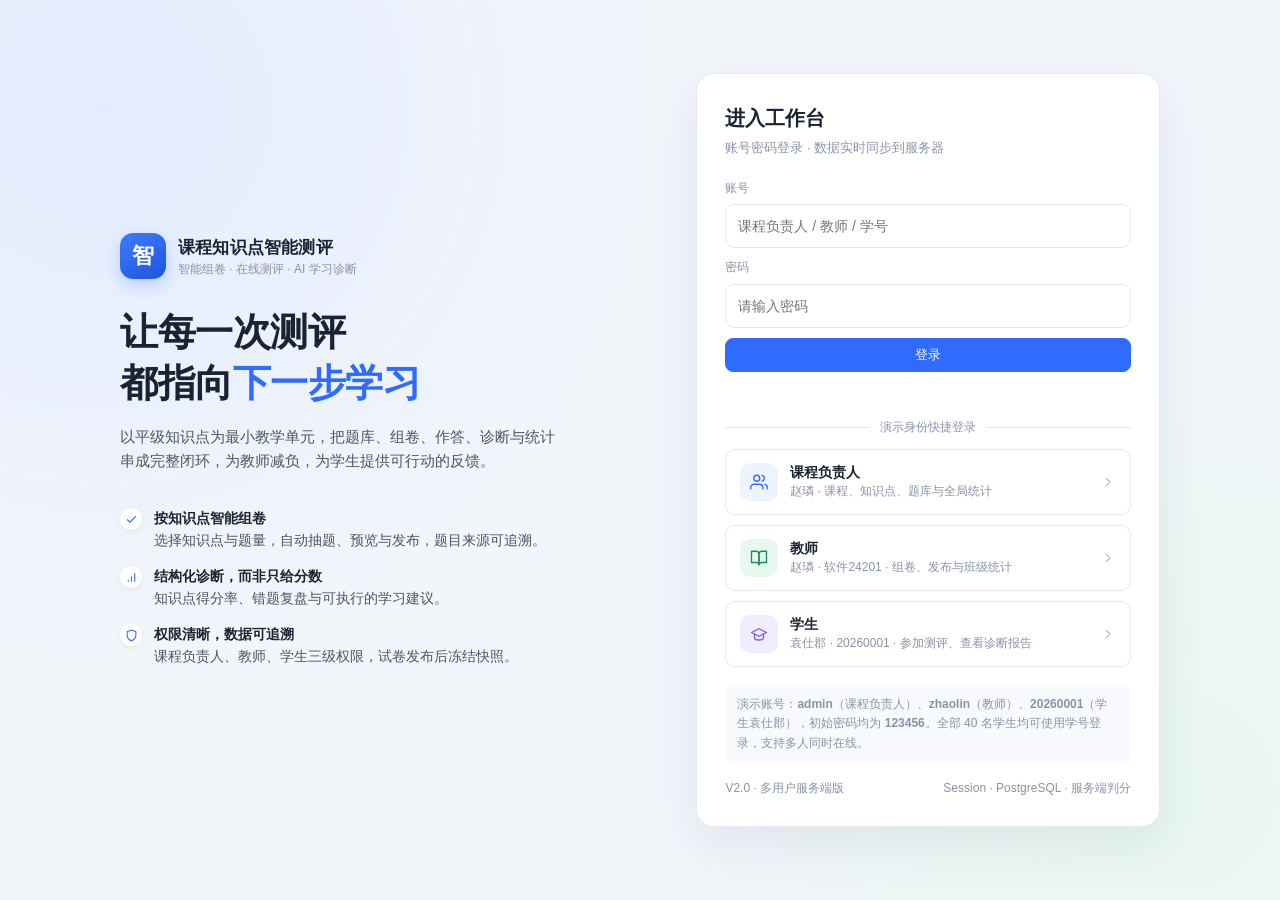
==== index.html @ 8e788c51 "chore: initial commit of V2.0 multi-user platform" ====
<!DOCTYPE html>
<html lang="zh-CN">
<head>
<meta charset="UTF-8">
<meta name="viewport" content="width=device-width, initial-scale=1.0">
<title>登录 · 课程知识点智能测评</title>
<link rel="stylesheet" href="assets/css/style.css?v=20261028-3">
</head>
<body class="login-body">
  <div class="login-wrap">
    <section class="login-intro">
      <div class="brand-line">
        <div class="brand-mark">智</div>
        <div>
          <b>课程知识点智能测评</b>
          <span>智能组卷 · 在线测评 · AI 学习诊断</span>
        </div>
      </div>
      <h1>让每一次测评<br>都指向<em>下一步学习</em></h1>
      <p>以平级知识点为最小教学单元，把题库、组卷、作答、诊断与统计串成完整闭环，为教师减负，为学生提供可行动的反馈。</p>
      <div class="feature-list">
        <div class="feature-item">
          <div class="dot"><svg class="ico" viewBox="0 0 24 24" fill="none" stroke="currentColor" stroke-width="2"><polyline points="20 6 9 17 4 12"/></svg></div>
          <div><b>按知识点智能组卷</b>选择知识点与题量，自动抽题、预览与发布，题目来源可追溯。</div>
        </div>
        <div class="feature-item">
          <div class="dot"><svg class="ico" viewBox="0 0 24 24" fill="none" stroke="currentColor" stroke-width="2"><path d="M12 20V10"/><path d="M18 20V4"/><path d="M6 20v-4"/></svg></div>
          <div><b>结构化诊断，而非只给分数</b>知识点得分率、错题复盘与可执行的学习建议。</div>
        </div>
        <div class="feature-item">
          <div class="dot"><svg class="ico" viewBox="0 0 24 24" fill="none" stroke="currentColor" stroke-width="2"><path d="M12 22s8-4 8-10V5l-8-3-8 3v7c0 6 8 10 8 10z"/></svg></div>
          <div><b>权限清晰，数据可追溯</b>课程负责人、教师、学生三级权限，试卷发布后冻结快照。</div>
        </div>
      </div>
    </section>

    <section class="login-card">
      <h2>进入工作台</h2>
      <p class="sub">账号密码登录 · 数据实时同步到服务器</p>
      <form class="login-form" id="loginForm" autocomplete="on">
        <label>账号<input id="loginUsername" name="username" type="text" placeholder="课程负责人 / 教师 / 学号" autocomplete="username"></label>
        <label>密码<input id="loginPassword" name="password" type="password" placeholder="请输入密码" autocomplete="current-password"></label>
        <button class="btn btn-primary" id="loginSubmit" type="submit">登录</button>
        <div class="login-msg" id="loginMsg"></div>
      </form>
      <div class="login-or"><span>演示身份快捷登录</span></div>
      <div class="role-list">
        <button class="role-btn" data-role="course_leader">
          <span class="role-ico">
            <svg class="ico" viewBox="0 0 24 24" fill="none" stroke="currentColor" stroke-width="1.8" stroke-linecap="round" stroke-linejoin="round"><path d="M17 21v-2a4 4 0 0 0-4-4H5a4 4 0 0 0-4 4v2"/><circle cx="9" cy="7" r="4"/><path d="M23 21v-2a4 4 0 0 0-3-3.87"/><path d="M16 3.13a4 4 0 0 1 0 7.75"/></svg>
          </span>
          <span class="grow"><b>课程负责人</b><small>赵璘 · 课程、知识点、题库与全局统计</small></span>
          <svg class="ico arrow" viewBox="0 0 24 24" fill="none" stroke="currentColor" stroke-width="2"><polyline points="9 18 15 12 9 6"/></svg>
        </button>
        <button class="role-btn" data-role="teacher">
          <span class="role-ico">
            <svg class="ico" viewBox="0 0 24 24" fill="none" stroke="currentColor" stroke-width="1.8" stroke-linecap="round" stroke-linejoin="round"><path d="M2 3h6a4 4 0 0 1 4 4v14a3 3 0 0 0-3-3H2z"/><path d="M22 3h-6a4 4 0 0 0-4 4v14a3 3 0 0 1 3-3h7z"/></svg>
          </span>
          <span class="grow"><b>教师</b><small>赵璘 · 软件24201 · 组卷、发布与班级统计</small></span>
          <svg class="ico arrow" viewBox="0 0 24 24" fill="none" stroke="currentColor" stroke-width="2"><polyline points="9 18 15 12 9 6"/></svg>
        </button>
        <button class="role-btn" data-role="student">
          <span class="role-ico">
            <svg class="ico" viewBox="0 0 24 24" fill="none" stroke="currentColor" stroke-width="1.8" stroke-linecap="round" stroke-linejoin="round"><path d="M22 10 12 5 2 10l10 5 10-5z"/><path d="M6 12v5c0 1.5 2.5 3 6 3s6-1.5 6-3v-5"/></svg>
          </span>
          <span class="grow"><b>学生</b><small>袁仕郡 · 20260001 · 参加测评、查看诊断报告</small></span>
          <svg class="ico arrow" viewBox="0 0 24 24" fill="none" stroke="currentColor" stroke-width="2"><polyline points="9 18 15 12 9 6"/></svg>
        </button>
      </div>
      <div class="login-tip">
        演示账号：<b>admin</b>（课程负责人）、<b>zhaolin</b>（教师）、<b>20260001</b>（学生袁仕郡），初始密码均为 <b>123456</b>。全部 40 名学生均可使用学号登录，支持多人同时在线。
      </div>
      <div class="login-foot">
        <span>V2.0 · 多用户服务端版</span>
        <span>Session · PostgreSQL · 服务端判分</span>
      </div>
    </section>
  </div>

  <script src="assets/js/api.js?v=20261028-3"></script>
  <script>
    var loginBusy = false;
    function loginMsg(text, ok) {
      var el = document.getElementById('loginMsg');
      if (!el) return;
      el.textContent = text || '';
      el.className = 'login-msg' + (text ? (ok ? ' ok' : ' err') : '');
    }
    async function doLogin(username, password) {
      if (loginBusy) return;
      loginBusy = true;
      var btn = document.getElementById('loginSubmit');
      if (btn) { btn.disabled = true; btn.textContent = '登录中…'; }
      loginMsg('正在验证账号…', true);
      try {
        var u = await API.login(username, password);
        loginMsg('登录成功，正在进入工作台…', true);
        location.href = 'app.html#/' + (u.home || 's/tests');
      } catch (e) {
        loginMsg(e.message || '登录失败', false);
        loginBusy = false;
        if (btn) { btn.disabled = false; btn.textContent = '登录'; }
      }
    }
    document.getElementById('loginForm').addEventListener('submit', function (e) {
      e.preventDefault();
      var u = document.getElementById('loginUsername').value.trim();
      var p = document.getElementById('loginPassword').value;
      if (!u || !p) { loginMsg('请输入账号和密码', false); return; }
      doLogin(u, p);
    });
    var demoAccounts = {
      course_leader: ['admin', '123456'],
      teacher: ['zhaolin', '123456'],
      student: ['20260001', '123456']
    };
    document.querySelectorAll('.role-btn').forEach(function (btn) {
      btn.addEventListener('click', function () {
        var pair = demoAccounts[btn.dataset.role];
        if (!pair) return;
        document.getElementById('loginUsername').value = pair[0];
        document.getElementById('loginPassword').value = pair[1];
        doLogin(pair[0], pair[1]);
      });
    });
    API.me().then(function (u) {
      if (u && u.home) location.href = 'app.html#/' + u.home;
    }).catch(function () {});
  </script>
</body>
</html>
---- assets/css/style.css ----
/* =========================================================
   课程知识点智能测评与学习诊断智能体 — 界面样式
   简洁 / 浅色 / 无第三方依赖
   ========================================================= */
:root {
  --bg: #f5f6f8;
  --card: #ffffff;
  --line: #e7e9ef;
  --line-soft: #f0f2f6;
  --text: #1b2333;
  --text-2: #4b5567;
  --muted: #8a92a6;
  --primary: #2f6bff;
  --primary-deep: #1f55db;
  --primary-soft: #edf3ff;
  --green: #14915a;
  --green-soft: #e8f8f0;
  --amber: #c07a10;
  --amber-soft: #fff6e5;
  --red: #d33c3c;
  --red-soft: #fdeeee;
  --purple: #7a5af8;
  --purple-soft: #f1edff;
  --radius: 12px;
  --radius-sm: 8px;
  --shadow: 0 1px 2px rgba(20, 30, 55, .04), 0 2px 8px rgba(20, 30, 55, .04);
  --sidebar: 232px;
  --topbar: 62px;
  --font: -apple-system, BlinkMacSystemFont, "Segoe UI", "PingFang SC", "Microsoft YaHei", "Hiragino Sans GB", sans-serif;
}

* { box-sizing: border-box; }
html, body { margin: 0; padding: 0; }
body {
  font-family: var(--font);
  background: var(--bg);
  color: var(--text);
  font-size: 14px;
  line-height: 1.6;
  -webkit-font-smoothing: antialiased;
}
a { color: inherit; text-decoration: none; }
button, input, select, textarea { font-family: inherit; font-size: inherit; color: inherit; }
button { cursor: pointer; }
h1, h2, h3, h4, p { margin: 0; }
ul, ol { margin: 0; padding: 0; list-style: none; }
.ico { width: 18px; height: 18px; flex: none; vertical-align: -3px; }
.hidden { display: none !important; }

/* ---------------- 登录页 ---------------- */
.login-body {
  min-height: 100vh;
  background: #f2f5fa;
  background-image: radial-gradient(circle at 8% 12%, #e3ecff 0, transparent 38%),
                    radial-gradient(circle at 92% 88%, #e8f7ef 0, transparent 35%);
  display: flex;
  align-items: center;
  justify-content: center;
  padding: 40px 24px;
}
.login-wrap { width: 100%; max-width: 1040px; display: grid; grid-template-columns: 1.05fr .95fr; gap: 64px; align-items: center; }
.brand-mark {
  width: 46px; height: 46px; border-radius: 13px;
  background: linear-gradient(145deg, #3d7bff, #1f55db);
  color: #fff; display: grid; place-items: center;
  font-size: 22px; font-weight: 700; letter-spacing: -.5px;
  box-shadow: 0 6px 16px rgba(47, 107, 255, .25);
}
.brand-line { display: flex; align-items: center; gap: 12px; margin-bottom: 28px; }
.brand-line b { font-size: 17px; letter-spacing: .2px; }
.brand-line span { display: block; font-size: 12px; color: var(--muted); font-weight: 400; line-height: 1.4; }
.login-intro h1 { font-size: 38px; line-height: 1.35; letter-spacing: -.5px; font-weight: 700; }
.login-intro h1 em { font-style: normal; color: var(--primary); }
.login-intro > p { margin-top: 16px; color: var(--text-2); font-size: 15px; max-width: 440px; }
.feature-list { margin-top: 34px; display: grid; gap: 14px; }
.feature-item { display: flex; gap: 12px; align-items: flex-start; color: var(--text-2); font-size: 13.5px; }
.feature-item .dot {
  width: 22px; height: 22px; border-radius: 50%; background: #fff; color: var(--primary);
  display: grid; place-items: center; flex: none; box-shadow: var(--shadow); margin-top: 1px;
}
.feature-item .dot .ico { width: 13px; height: 13px; }
.feature-item b { display: block; color: var(--text); font-weight: 600; font-size: 14px; }
.login-card {
  background: var(--card); border: 1px solid var(--line); border-radius: 18px;
  padding: 28px; box-shadow: 0 18px 50px rgba(25, 45, 90, .08);
}
.login-card h2 { font-size: 20px; }
.login-card .sub { color: var(--muted); font-size: 13px; margin-top: 4px; margin-bottom: 20px; }
.login-form { display: grid; gap: 10px; }
.login-form label { display: grid; gap: 6px; font-size: 12px; color: var(--muted); }
.login-form input {
  width: 100%; border: 1px solid var(--line); border-radius: 9px; padding: 10px 12px;
  font: inherit; font-size: 14px; color: var(--text); background: #fff; outline: none;
}
.login-form input:focus { border-color: #9fbaff; box-shadow: 0 0 0 3px rgba(64, 112, 255, .10); }
.login-form .btn { width: 100%; justify-content: center; padding: 10px 14px; }
.login-msg { font-size: 12px; min-height: 18px; color: var(--muted); }
.login-msg.err { color: var(--red); }
.login-msg.ok { color: var(--green); }
.login-or { display: flex; align-items: center; gap: 10px; margin: 18px 0 12px; color: var(--muted); font-size: 12px; }
.login-or::before, .login-or::after { content: ''; flex: 1; height: 1px; background: var(--line); }
.role-list { display: grid; gap: 10px; }
.role-btn {
  width: 100%; display: flex; align-items: center; gap: 12px; text-align: left;
  background: #fff; border: 1px solid var(--line); border-radius: 10px; padding: 13px 14px;
  transition: .18s ease;
}
.role-btn:hover { border-color: #b9ccff; background: #fbfcff; transform: translateY(-1px); box-shadow: var(--shadow); }
.role-btn .role-ico {
  width: 38px; height: 38px; border-radius: 10px; background: var(--primary-soft); color: var(--primary);
  display: grid; place-items: center; flex: none;
}
.role-btn:nth-child(2) .role-ico { background: var(--green-soft); color: var(--green); }
.role-btn:nth-child(3) .role-ico { background: var(--purple-soft); color: var(--purple); }
.role-btn b { font-size: 14px; font-weight: 600; display: block; }
.role-btn small { color: var(--muted); font-size: 12px; }
.role-btn .ico.arrow { margin-left: auto; color: #b9c0cf; width: 16px; }
.login-foot { margin-top: 16px; font-size: 12px; color: var(--muted); display: flex; justify-content: space-between; gap: 10px; }
.login-foot button { background: none; border: none; color: var(--muted); font-size: 12px; padding: 0; text-decoration: underline; }
.login-tip { margin-top: 18px; padding: 10px 12px; border-radius: 8px; background: #f7f9fc; color: var(--muted); font-size: 12px; line-height: 1.6; }

/* ---------------- 主体框架 ---------------- */
.shell { display: flex; min-height: 100vh; }
.sidebar {
  width: var(--sidebar); flex: none; background: #fff; border-right: 1px solid var(--line);
  padding: 18px 14px 16px; display: flex; flex-direction: column;
  position: fixed; inset: 0 auto 0 0; z-index: 40; overflow-y: auto;
}
.side-brand { display: flex; align-items: center; gap: 10px; padding: 2px 8px 18px; }
.side-brand .brand-mark { width: 34px; height: 34px; border-radius: 10px; font-size: 17px; box-shadow: none; }
.side-brand b { font-size: 15px; display: block; line-height: 1.3; letter-spacing: .2px; }
.side-brand small { font-size: 10.5px; color: var(--muted); letter-spacing: .3px; }
.nav { flex: 1; }
.nav-group { margin-bottom: 16px; }
.nav-label { font-size: 11px; color: #a6adbd; padding: 0 10px; margin-bottom: 6px; letter-spacing: .6px; }
.nav-item {
  display: flex; align-items: center; gap: 10px; padding: 9px 10px; border-radius: 8px;
  color: var(--text-2); font-size: 13.5px; margin-bottom: 2px; transition: .15s;
}
.nav-item .ico { color: #8d96a9; width: 17px; height: 17px; }
.nav-item:hover { background: #f6f8fc; color: var(--text); }
.nav-item.active { background: var(--primary-soft); color: var(--primary-deep); font-weight: 600; }
.nav-item.active .ico { color: var(--primary); }
.nav-item .nav-badge {
  margin-left: auto; font-size: 10.5px; background: var(--red); color: #fff;
  border-radius: 20px; padding: 0 6px; line-height: 17px; font-weight: 600;
}
.side-user {
  margin-top: 14px; border-top: 1px solid var(--line-soft); padding: 14px 8px 2px;
  display: flex; align-items: center; gap: 9px;
}
.avatar {
  width: 32px; height: 32px; border-radius: 50%; flex: none;
  background: linear-gradient(135deg, #e8efff, #d8e4ff); color: var(--primary-deep);
  display: grid; place-items: center; font-size: 12.5px; font-weight: 700;
}
.side-user b { font-size: 12.5px; display: block; line-height: 1.35; }
.side-user small { color: var(--muted); font-size: 11px; }
.side-user .logout-btn { margin-left: auto; background: none; border: none; color: #a3aab9; padding: 4px; border-radius: 6px; }
.side-user .logout-btn:hover { color: var(--red); background: var(--red-soft); }
.side-user .logout-btn .ico { width: 16px; height: 16px; }

.main { flex: 1; min-width: 0; margin-left: var(--sidebar); display: flex; flex-direction: column; }
.topbar {
  height: var(--topbar); background: rgba(255, 255, 255, .86); backdrop-filter: blur(8px);
  border-bottom: 1px solid var(--line); position: sticky; top: 0; z-index: 30;
  display: flex; align-items: center; gap: 14px; padding: 0 28px;
}
.menu-btn { display: none; background: none; border: 1px solid var(--line); width: 34px; height: 34px; border-radius: 8px; }
.topbar .crumb { font-size: 12.5px; color: var(--muted); display: flex; align-items: center; gap: 7px; }
.topbar .crumb b { color: var(--text); font-weight: 600; font-size: 14px; }
.topbar .crumb .sep { color: #c9cfdb; }
.topbar-right { margin-left: auto; display: flex; align-items: center; gap: 14px; }
.topbar .today { font-size: 12px; color: var(--muted); }
.role-chip {
  display: inline-flex; align-items: center; gap: 6px; font-size: 11.5px; padding: 4px 9px;
  background: var(--primary-soft); color: var(--primary-deep); border-radius: 20px;
}
.role-chip.teacher { background: var(--green-soft); color: var(--green); }
.role-chip.student { background: var(--purple-soft); color: #5b3fd6; }
.top-avatar { display: flex; align-items: center; gap: 8px; font-size: 12.5px; }
.top-avatar b { font-weight: 600; }

.content { padding: 26px 28px 48px; max-width: 1320px; width: 100%; margin: 0 auto; }
.page-head { display: flex; align-items: flex-end; justify-content: space-between; gap: 16px; margin-bottom: 20px; }
.page-head h1 { font-size: 21px; letter-spacing: -.2px; font-weight: 700; }
.page-head p { color: var(--muted); font-size: 12.5px; margin-top: 3px; }
.page-actions { display: flex; align-items: center; gap: 8px; flex-wrap: wrap; }

/* ---------------- 通用组件 ---------------- */
.btn {
  display: inline-flex; align-items: center; justify-content: center; gap: 6px;
  height: 34px; padding: 0 13px; border-radius: 8px; border: 1px solid var(--line);
  background: #fff; color: var(--text-2); font-size: 13px; font-weight: 500;
  transition: .15s; white-space: nowrap;
}
.btn .ico { width: 15px; height: 15px; }
.btn:hover { border-color: #c6d0e4; color: var(--text); background: #fafbfe; }
.btn-primary { background: var(--primary); border-color: var(--primary); color: #fff; }
.btn-primary:hover { background: var(--primary-deep); border-color: var(--primary-deep); color: #fff; }
.btn-soft { background: var(--primary-soft); border-color: transparent; color: var(--primary-deep); }
.btn-soft:hover { background: #e2ecff; border-color: transparent; }
.btn-danger { color: var(--red); border-color: #f1c9c9; }
.btn-danger:hover { background: var(--red-soft); border-color: #ebb2b2; }
.btn-sm { height: 28px; padding: 0 9px; font-size: 12px; border-radius: 6px; }
.btn-sm .ico { width: 13px; height: 13px; }
.btn-ghost { background: transparent; border-color: transparent; color: var(--muted); }
.btn-ghost:hover { background: #f1f4f9; color: var(--text); border-color: transparent; }
.btn:disabled { opacity: .45; cursor: not-allowed; }
.link { color: var(--primary); cursor: pointer; }
.link:hover { text-decoration: underline; }
.muted { color: var(--muted); }
.small { font-size: 12px; }
.tiny { font-size: 11px; }
.mt8 { margin-top: 8px; } .mt12 { margin-top: 12px; } .mt16 { margin-top: 16px; } .mt20 { margin-top: 20px; } .mt24 { margin-top: 24px; }
.mb8 { margin-bottom: 8px; } .mb12 { margin-bottom: 12px; } .mb16 { margin-bottom: 16px; }
.row { display: flex; align-items: center; gap: 10px; }
.row.wrap { flex-wrap: wrap; }
.grow { flex: 1; min-width: 0; }
.right { margin-left: auto; }
.center { text-align: center; }
.nowrap { white-space: nowrap; }
.pre-wrap { white-space: pre-wrap; }

.card { background: var(--card); border: 1px solid var(--line); border-radius: var(--radius); box-shadow: var(--shadow); }
.card + .card { margin-top: 16px; }
.card-head { padding: 16px 18px; border-bottom: 1px solid var(--line-soft); display: flex; align-items: center; gap: 10px; }
.card-head h3 { font-size: 14.5px; font-weight: 600; }
.card-head .sub { color: var(--muted); font-size: 12px; }
.card-head .right { display: flex; align-items: center; gap: 8px; }
.card-body { padding: 18px; }
.card-body.tight { padding: 12px 14px; }
.card-body.flush { padding: 0; }

.grid-2 { display: grid; grid-template-columns: 1fr 1fr; gap: 16px; }
.grid-3 { display: grid; grid-template-columns: repeat(3, 1fr); gap: 16px; }
.grid-2-1 { display: grid; grid-template-columns: 1.55fr 1fr; gap: 16px; align-items: start; }
.grid-1-2 { display: grid; grid-template-columns: 1fr 1.55fr; gap: 16px; align-items: start; }

.stats { display: grid; grid-template-columns: repeat(4, 1fr); gap: 14px; margin-bottom: 16px; }
.stat {
  background: var(--card); border: 1px solid var(--line); border-radius: var(--radius);
  padding: 15px 17px; box-shadow: var(--shadow); position: relative; overflow: hidden;
}
.stat .label { color: var(--muted); font-size: 12px; display: flex; align-items: center; gap: 6px; }
.stat .value { font-size: 27px; font-weight: 700; letter-spacing: -.7px; margin-top: 5px; line-height: 1.2; }
.stat .value small { font-size: 12px; font-weight: 500; color: var(--muted); margin-left: 3px; letter-spacing: 0; }
.stat .trend { font-size: 11.5px; color: var(--muted); margin-top: 5px; }
.stat .trend.up { color: var(--green); } .stat .trend.down { color: var(--red); }
.stat .stat-ico { position: absolute; right: 14px; top: 14px; width: 30px; height: 30px; border-radius: 8px; display: grid; place-items: center; background: #f3f6fd; color: #7b8aa8; }
.stat .stat-ico .ico { width: 16px; height: 16px; }
.stat.green .stat-ico { background: var(--green-soft); color: var(--green); }
.stat.amber .stat-ico { background: var(--amber-soft); color: var(--amber); }
.stat.purple .stat-ico { background: var(--purple-soft); color: var(--purple); }

.tag {
  display: inline-flex; align-items: center; gap: 4px; height: 20px; padding: 0 7px;
  border-radius: 5px; font-size: 11px; font-weight: 500; background: #f1f4f9; color: var(--text-2); white-space: nowrap;
}
.tag.blue { background: var(--primary-soft); color: var(--primary-deep); }
.tag.green { background: var(--green-soft); color: var(--green); }
.tag.amber { background: var(--amber-soft); color: var(--amber); }
.tag.red { background: var(--red-soft); color: var(--red); }
.tag.purple { background: var(--purple-soft); color: #5b3fd6; }
.tag.gray { background: #f3f4f7; color: #778094; }
.tag.dot::before { content: ""; width: 5px; height: 5px; border-radius: 50%; background: currentColor; }

.table-wrap { overflow-x: auto; }
table.tb { width: 100%; border-collapse: collapse; font-size: 13px; min-width: 780px; }
table.tb th {
  text-align: left; font-weight: 500; color: var(--muted); font-size: 11.5px;
  padding: 10px 14px; background: #fbfcfe; border-bottom: 1px solid var(--line);
  white-space: nowrap;
}
table.tb td { padding: 11px 14px; border-bottom: 1px solid var(--line-soft); vertical-align: middle; white-space: nowrap; }
table.tb td.cell-main { white-space: normal; }
table.tb td:first-child { white-space: nowrap; }
table.tb td .cell-sub { white-space: normal; }
table.tb tr:last-child td { border-bottom: none; }
table.tb tbody tr:hover { background: #fafbfe; }
table.tb td.num { font-variant-numeric: tabular-nums; }
table.tb .cell-main { font-weight: 500; }
table.tb .cell-sub { color: var(--muted); font-size: 11.5px; margin-top: 1px; }
table.tb .actions { display: flex; gap: 4px; white-space: nowrap; }
.table-foot { padding: 11px 14px; border-top: 1px solid var(--line-soft); display: flex; align-items: center; gap: 8px; color: var(--muted); font-size: 12px; }

.filters { display: flex; align-items: center; gap: 8px; flex-wrap: wrap; }
.field { display: flex; flex-direction: column; gap: 5px; }
.field label { font-size: 12px; color: var(--text-2); font-weight: 500; }
.field label i { color: var(--red); font-style: normal; margin-left: 2px; }
.input, .select, .textarea {
  height: 34px; border: 1px solid var(--line); border-radius: 8px; padding: 0 11px;
  background: #fff; outline: none; font-size: 13px; transition: .15s; width: 100%;
}
.select { padding-right: 26px; appearance: none; background-image: url("data:image/svg+xml;utf8,<svg xmlns='http://www.w3.org/2000/svg' width='12' height='12' viewBox='0 0 24 24' fill='none' stroke='%238a92a6' stroke-width='2'><polyline points='6 9 12 15 18 9'/></svg>"); background-repeat: no-repeat; background-position: right 9px center; }
.textarea { height: auto; min-height: 76px; padding: 8px 11px; resize: vertical; line-height: 1.6; }
.input:focus, .select:focus, .textarea:focus { border-color: #a9c1ff; box-shadow: 0 0 0 3px rgba(47, 107, 255, .08); }
.input::placeholder, .textarea::placeholder { color: #b2b9c7; }
.input.search { padding-left: 30px; background-image: url("data:image/svg+xml;utf8,<svg xmlns='http://www.w3.org/2000/svg' width='14' height='14' viewBox='0 0 24 24' fill='none' stroke='%238a92a6' stroke-width='2' stroke-linecap='round'><circle cx='11' cy='11' r='8'/><line x1='21' y1='21' x2='16.65' y2='16.65'/></svg>"); background-repeat: no-repeat; background-position: 10px center; }
.form-grid { display: grid; grid-template-columns: 1fr 1fr; gap: 14px; }
.form-grid .full { grid-column: 1 / -1; }
.form-note { font-size: 11.5px; color: var(--muted); }
.check { display: flex; align-items: center; gap: 7px; font-size: 13px; cursor: pointer; }
.check input { width: 15px; height: 15px; accent-color: var(--primary); }

.alert { border-radius: 9px; padding: 11px 13px; font-size: 12.5px; display: flex; gap: 9px; align-items: flex-start; line-height: 1.6; }
.alert .ico { width: 16px; height: 16px; margin-top: 2px; }
.alert.info { background: var(--primary-soft); color: #28529c; }
.alert.warn { background: var(--amber-soft); color: #86560b; }
.alert.danger { background: var(--red-soft); color: #9e2c2c; }
.alert.ok { background: var(--green-soft); color: #126b45; }

.progress { height: 7px; background: #eef1f6; border-radius: 20px; overflow: hidden; min-width: 40px; }
.progress > i { display: block; height: 100%; border-radius: 20px; background: var(--primary); transition: width .5s; }
.progress.green > i { background: var(--green); }
.progress.amber > i { background: #e8a33d; }
.progress.red > i { background: #e06060; }
.progress-row { display: flex; align-items: center; gap: 9px; }
.progress-row .progress { flex: 1; }
.progress-row b { font-size: 11.5px; font-weight: 600; color: var(--text-2); min-width: 36px; text-align: right; font-variant-numeric: tabular-nums; }

.bar-list { display: grid; gap: 13px; }
.bar-item .bar-top { display: flex; align-items: center; gap: 8px; margin-bottom: 5px; font-size: 12.5px; }
.bar-item .bar-top b { font-weight: 500; }
.bar-item .bar-top span { margin-left: auto; color: var(--muted); font-size: 11.5px; font-variant-numeric: tabular-nums; }

.donut {
  width: 118px; height: 118px; border-radius: 50%; flex: none;
  background: conic-gradient(var(--primary) calc(var(--v) * 1%), #eef1f6 0);
  display: grid; place-items: center; position: relative;
}
.donut::after { content: ""; position: absolute; inset: 11px; background: #fff; border-radius: 50%; }
.donut > div { position: relative; z-index: 1; text-align: center; line-height: 1.3; }
.donut b { font-size: 22px; font-weight: 700; letter-spacing: -.5px; }
.donut small { display: block; color: var(--muted); font-size: 10.5px; }
.donut.green { background: conic-gradient(var(--green) calc(var(--v) * 1%), #eef1f6 0); }

.mini-chart { display: flex; align-items: flex-end; gap: 10px; height: 130px; padding-top: 6px; }
.mini-chart .col { flex: 1; display: flex; flex-direction: column; justify-content: flex-end; align-items: center; gap: 5px; height: 100%; }
.mini-chart .bar { width: 100%; max-width: 38px; border-radius: 5px 5px 2px 2px; background: #dbe5fb; transition: .3s; }
.mini-chart .col:hover .bar { background: #b9cdf9; }
.mini-chart .col.hi .bar { background: var(--primary); }
.mini-chart .col.hi:hover .bar { background: var(--primary-deep); }
.mini-chart .cap { font-size: 10.5px; color: var(--muted); white-space: nowrap; }
.mini-chart .val { font-size: 10.5px; color: var(--text-2); font-weight: 600; }

.hbars { display: flex; align-items: flex-end; gap: 14px; height: 150px; }
.hbar-col { flex: 1; display: flex; flex-direction: column; align-items: center; height: 100%; justify-content: flex-end; gap: 6px; }
.hbar-col .hb { width: 78%; max-width: 46px; background: linear-gradient(180deg, #6a99ff, #3f78f6); border-radius: 6px 6px 3px 3px; position: relative; flex: 0 0 auto; }
.hbar-col .hb span { position: absolute; top: -18px; left: 50%; transform: translateX(-50%); font-size: 10.5px; color: var(--text-2); font-weight: 600; }
.hbar-col .cap { font-size: 10.5px; color: var(--muted); text-align: center; line-height: 1.3; }

.kp-grid { display: grid; grid-template-columns: repeat(3, 1fr); gap: 8px; max-height: 290px; overflow-y: auto; padding: 2px; }
.kp-chip {
  border: 1px solid var(--line); border-radius: 9px; padding: 9px 10px; cursor: pointer;
  display: flex; gap: 8px; align-items: flex-start; transition: .15s; background: #fff; text-align: left;
}
.kp-chip:hover { border-color: #b9ccff; background: #fbfcff; }
.kp-chip.on { border-color: var(--primary); background: var(--primary-soft); }
.kp-chip .box { width: 15px; height: 15px; border: 1px solid #c4cbd9; border-radius: 4px; flex: none; margin-top: 2px; display: grid; place-items: center; background: #fff; }
.kp-chip.on .box { background: var(--primary); border-color: var(--primary); color: #fff; }
.kp-chip .box .ico { width: 10px; height: 10px; }
.kp-chip b { display: block; font-size: 12.5px; font-weight: 500; line-height: 1.45; }
.kp-chip small { color: var(--muted); font-size: 10.5px; }
.kp-chip .cnt { margin-left: auto; flex: none; font-size: 10px; color: var(--muted); background: #f4f6fa; border-radius: 4px; padding: 1px 5px; }
.kp-chip.on .cnt { background: #dfe9ff; color: var(--primary-deep); }

.steps { display: flex; align-items: center; gap: 10px; margin-bottom: 20px; }
.step { display: flex; align-items: center; gap: 8px; color: var(--muted); font-size: 12.5px; }
.step .n { width: 24px; height: 24px; border-radius: 50%; border: 1px solid var(--line); display: grid; place-items: center; font-size: 11.5px; background: #fff; }
.step.on { color: var(--text); font-weight: 600; }
.step.on .n { background: var(--primary); border-color: var(--primary); color: #fff; }
.step.done { color: var(--text-2); }
.step.done .n { background: var(--green-soft); border-color: #c7eeda; color: var(--green); }
.step-line { flex: 1; height: 1px; background: var(--line); max-width: 60px; }

/* ---------------- 弹窗 / 提示 ---------------- */
.overlay {
  position: fixed; inset: 0; background: rgba(17, 24, 39, .38); z-index: 90;
  display: none; align-items: flex-start; justify-content: center; padding: 6vh 20px 40px; overflow-y: auto;
}
.overlay.open { display: flex; }
.modal {
  background: #fff; border-radius: 14px; width: 100%; max-width: 520px;
  box-shadow: 0 24px 70px rgba(15, 30, 60, .25); animation: pop .18s ease;
}
.modal.wide { max-width: 780px; }
.modal.xwide { max-width: 960px; }
@keyframes pop { from { transform: translateY(8px); opacity: .5; } to { transform: none; opacity: 1; } }
.modal-head { padding: 17px 20px; border-bottom: 1px solid var(--line-soft); display: flex; align-items: center; gap: 10px; }
.modal-head h3 { font-size: 15px; font-weight: 600; }
.modal-head .sub { font-size: 11.5px; color: var(--muted); margin-top: 1px; }
.modal-head .x { margin-left: auto; background: none; border: none; color: #99a1b3; padding: 4px; border-radius: 6px; }
.modal-head .x:hover { background: #f2f4f8; color: var(--text); }
.modal-body { padding: 20px; max-height: 66vh; overflow-y: auto; }
.modal-foot { padding: 14px 20px; border-top: 1px solid var(--line-soft); display: flex; justify-content: flex-end; gap: 8px; background: #fcfdff; border-radius: 0 0 14px 14px; }
#toast { position: fixed; right: 24px; bottom: 24px; z-index: 200; display: flex; flex-direction: column; gap: 8px; align-items: flex-end; }
.toast {
  background: #1f2937; color: #fff; font-size: 12.5px; border-radius: 8px; padding: 10px 14px;
  box-shadow: 0 8px 24px rgba(0, 0, 0, .18); animation: toastin .2s ease; display: flex; gap: 8px; align-items: center;
}
.toast.ok { background: #12603f; }
.toast.err { background: #9e2c2c; }
.toast .ico { width: 14px; height: 14px; }
@keyframes toastin { from { transform: translateY(6px); opacity: 0; } to { transform: none; opacity: 1; } }

/* ---------------- 工作台 ---------------- */
.welcome {
  background: linear-gradient(120deg, #2f6bff, #2050d8 65%, #1c46c0);
  color: #fff; border-radius: 14px; padding: 24px 26px; margin-bottom: 18px;
  position: relative; overflow: hidden;
}
.welcome::after {
  content: ""; position: absolute; width: 300px; height: 300px; border-radius: 50%;
  background: rgba(255, 255, 255, .08); right: -80px; top: -140px;
}
.welcome::before {
  content: ""; position: absolute; width: 200px; height: 200px; border-radius: 50%;
  background: rgba(255, 255, 255, .05); right: 90px; bottom: -160px;
}
.welcome h2 { font-size: 20px; font-weight: 600; letter-spacing: .2px; }
.welcome p { margin-top: 6px; color: rgba(255, 255, 255, .78); font-size: 12.5px; max-width: 620px; }
.welcome .welcome-actions { margin-top: 16px; display: flex; gap: 8px; position: relative; z-index: 1; }
.welcome .btn { background: rgba(255, 255, 255, .14); border-color: rgba(255, 255, 255, .22); color: #fff; }
.welcome .btn:hover { background: rgba(255, 255, 255, .22); border-color: rgba(255, 255, 255, .3); color: #fff; }
.welcome .btn.solid { background: #fff; border-color: #fff; color: var(--primary-deep); font-weight: 600; }
.welcome .btn.solid:hover { background: #f0f5ff; }

.todo { display: grid; gap: 10px; }
.todo-item { display: flex; gap: 10px; align-items: flex-start; padding: 10px 0; border-bottom: 1px dashed var(--line-soft); }
.todo-item:last-child { border-bottom: none; padding-bottom: 0; }
.todo-ico { width: 30px; height: 30px; border-radius: 8px; display: grid; place-items: center; flex: none; background: #f3f6fd; color: #7b8aa8; }
.todo-ico.amber { background: var(--amber-soft); color: var(--amber); }
.todo-ico.green { background: var(--green-soft); color: var(--green); }
.todo-ico .ico { width: 15px; height: 15px; }
.todo-item b { font-size: 12.5px; font-weight: 500; display: block; }
.todo-item small { color: var(--muted); font-size: 11.5px; }

.course-cards { display: grid; grid-template-columns: repeat(2, 1fr); gap: 16px; }
.course-card { border: 1px solid var(--line); border-radius: var(--radius); background: #fff; padding: 18px; box-shadow: var(--shadow); }
.course-card .cc-top { display: flex; align-items: flex-start; gap: 12px; }
.course-ico { width: 40px; height: 40px; border-radius: 10px; background: var(--primary-soft); color: var(--primary); display: grid; place-items: center; flex: none; }
.course-ico.green { background: var(--green-soft); color: var(--green); }
.course-card h3 { font-size: 15px; }
.course-card .code { color: var(--muted); font-size: 11.5px; margin-top: 1px; }
.course-card .cc-meta { display: flex; gap: 16px; margin: 14px 0 10px; padding: 11px 0; border-top: 1px solid var(--line-soft); border-bottom: 1px solid var(--line-soft); }
.course-card .cc-meta div { font-size: 12px; color: var(--muted); }
.course-card .cc-meta b { display: block; color: var(--text); font-size: 15px; font-weight: 600; }
.course-card .cc-foot { display: flex; align-items: center; justify-content: space-between; }

.class-card { border: 1px solid var(--line); border-radius: 12px; background: #fff; padding: 16px; box-shadow: var(--shadow); }
.class-card h3 { font-size: 14.5px; }
.class-card .cc-teacher { color: var(--muted); font-size: 11.5px; margin-top: 2px; }
.class-card .kpis { display: grid; grid-template-columns: repeat(3, 1fr); gap: 8px; margin-top: 13px; padding-top: 12px; border-top: 1px solid var(--line-soft); }
.class-card .kpis b { display: block; font-size: 17px; font-weight: 700; }
.class-card .kpis span { font-size: 10.5px; color: var(--muted); }

.paper-row { display: flex; align-items: center; gap: 14px; padding: 13px 0; border-bottom: 1px solid var(--line-soft); }
.paper-row:last-child { border-bottom: none; }
.paper-ico { width: 36px; height: 36px; border-radius: 9px; background: #f3f6fd; color: #6b82ad; display: grid; place-items: center; flex: none; }
.paper-ico.blue { background: var(--primary-soft); color: var(--primary); }
.paper-row .pr-main { flex: 1; min-width: 0; }
.paper-row b { font-size: 13px; display: block; }
.paper-row small { color: var(--muted); font-size: 11.5px; }
.paper-row .pr-meta { text-align: right; font-size: 11.5px; color: var(--muted); white-space: nowrap; }
.paper-row .pr-meta b { color: var(--text); font-weight: 600; font-size: 13px; }

/* ---------------- 学生测试 ---------------- */
.test-hero { border: 1px solid var(--line); background: #fff; border-radius: 14px; padding: 20px 22px; box-shadow: var(--shadow); display: flex; gap: 20px; align-items: center; }
.test-hero .th-main { flex: 1; min-width: 0; }
.test-hero .th-tags { display: flex; gap: 6px; margin-bottom: 8px; }
.test-hero h3 { font-size: 18px; letter-spacing: -.2px; }
.test-hero .th-meta { display: flex; flex-wrap: wrap; gap: 14px; margin-top: 8px; color: var(--muted); font-size: 12px; }
.test-hero .th-meta span { display: inline-flex; align-items: center; gap: 5px; }
.test-hero .th-meta .ico { width: 13px; height: 13px; }
.test-hero .th-side { text-align: center; flex: none; padding-left: 20px; border-left: 1px solid var(--line-soft); }
.test-hero .th-side .big { font-size: 24px; font-weight: 700; letter-spacing: -.5px; }
.test-hero .th-side small { color: var(--muted); display: block; font-size: 11px; margin-bottom: 8px; }
.test-list { display: grid; gap: 10px; }
.test-line { display: flex; align-items: center; gap: 13px; padding: 13px 15px; border: 1px solid var(--line); border-radius: 10px; background: #fff; }
.test-line:hover { border-color: #cdd8ee; }
.test-line .tl-ico { width: 36px; height: 36px; border-radius: 9px; background: #f3f6fd; color: #6b82ad; display: grid; place-items: center; flex: none; }
.test-line b { font-size: 13px; display: block; }
.test-line small { color: var(--muted); font-size: 11.5px; }

/* ---------------- 答题页 ---------------- */
.focus .sidebar, .focus .topbar { display: none; }
.focus .main { margin-left: 0; }
.focus .content { max-width: 1160px; padding-top: 20px; }
.exam-top {
  display: flex; align-items: center; gap: 14px; background: #fff; border: 1px solid var(--line);
  border-radius: 12px; padding: 13px 18px; margin-bottom: 16px; position: sticky; top: 12px; z-index: 20;
  box-shadow: var(--shadow);
}
.exam-top h2 { font-size: 15px; }
.exam-top .exam-sub { color: var(--muted); font-size: 11.5px; }
.exam-timer { margin-left: auto; display: flex; align-items: center; gap: 7px; font-variant-numeric: tabular-nums; font-weight: 700; font-size: 18px; color: var(--text); letter-spacing: .5px; }
.exam-timer.warn { color: var(--red); }
.exam-timer .ico { width: 17px; height: 17px; }
.exam-wrap { display: grid; grid-template-columns: 1fr 238px; gap: 16px; align-items: start; }
.q-card { background: #fff; border: 1px solid var(--line); border-radius: 14px; padding: 24px 26px; box-shadow: var(--shadow); min-height: 360px; }
.q-head { display: flex; align-items: center; gap: 8px; margin-bottom: 14px; }
.q-index { font-size: 12px; color: var(--muted); }
.q-stem { font-size: 16px; line-height: 1.7; font-weight: 500; margin-bottom: 20px; white-space: pre-wrap; }
.q-options { display: grid; gap: 10px; }
.q-opt {
  display: flex; align-items: flex-start; gap: 11px; border: 1px solid var(--line); border-radius: 10px;
  padding: 12px 14px; cursor: pointer; transition: .15s; background: #fff; text-align: left; width: 100%;
}
.q-opt:hover { border-color: #b9ccff; background: #fbfcff; }
.q-opt.on { border-color: var(--primary); background: var(--primary-soft); }
.q-opt .key {
  width: 24px; height: 24px; border-radius: 50%; border: 1px solid #ccd3e0; color: var(--text-2);
  display: grid; place-items: center; font-size: 11.5px; font-weight: 600; flex: none; margin-top: 1px; background: #fff;
}
.q-opt.on .key { background: var(--primary); border-color: var(--primary); color: #fff; }
.q-opt .txt { font-size: 13.5px; line-height: 1.65; }
.q-opt.correct { border-color: #9ed9b8; background: #f1fbf6; }
.q-opt.correct .key { background: var(--green); border-color: var(--green); color: #fff; }
.q-opt.wrong { border-color: #f0b6b6; background: #fdf4f4; }
.q-opt.wrong .key { background: var(--red); border-color: var(--red); color: #fff; }
.q-opt.static { cursor: default; }
.q-opt.static:hover { border-color: var(--line); background: #fff; }
.q-opt.static.on:hover { border-color: var(--primary); background: var(--primary-soft); }
.q-opt.static.correct:hover { border-color: #9ed9b8; background: #f1fbf6; }
.q-opt.static.wrong:hover { border-color: #f0b6b6; background: #fdf4f4; }
.q-nav-card { background: #fff; border: 1px solid var(--line); border-radius: 12px; padding: 16px; box-shadow: var(--shadow); position: sticky; top: 90px; }
.q-nav-card h4 { font-size: 12.5px; color: var(--muted); font-weight: 500; margin-bottom: 10px; }
.q-grid { display: grid; grid-template-columns: repeat(5, 1fr); gap: 7px; }
.q-num {
  height: 31px; border: 1px solid var(--line); border-radius: 6px; background: #fff; font-size: 11.5px;
  color: var(--text-2); display: grid; place-items: center; padding: 0; transition: .12s;
}
.q-num:hover { border-color: #b9ccff; }
.q-num.done { background: var(--primary-soft); border-color: #c9d9ff; color: var(--primary-deep); font-weight: 600; }
.q-num.cur { background: var(--primary); border-color: var(--primary); color: #fff; font-weight: 700; }
.q-num.right { background: var(--green-soft); border-color: #bfe8d3; color: var(--green); }
.q-num.wrong { background: var(--red-soft); border-color: #f3caca; color: var(--red); }
.save-tip { font-size: 11px; color: var(--muted); display: flex; gap: 5px; align-items: center; margin-top: 12px; }
.save-tip .ico { width: 13px; height: 13px; color: var(--green); }
.exam-actions { display: flex; align-items: center; justify-content: space-between; margin-top: 16px; }
.exam-legend { display: flex; gap: 12px; font-size: 10.5px; color: var(--muted); margin-top: 12px; flex-wrap: wrap; }
.exam-legend i { display: inline-block; width: 8px; height: 8px; border-radius: 2px; margin-right: 4px; }

/* ---------------- 结果 / 报告 ---------------- */
.result-hero { background: #fff; border: 1px solid var(--line); border-radius: 14px; padding: 24px; box-shadow: var(--shadow); display: flex; align-items: center; gap: 26px; }
.result-hero .rh-main { flex: 1; }
.result-hero h2 { font-size: 19px; }
.result-hero .rh-sub { color: var(--muted); font-size: 12px; margin-top: 3px; }
.result-hero .rh-stats { display: grid; grid-template-columns: repeat(4, minmax(0, 1fr)); gap: 12px; margin-top: 18px; }
.result-hero .rh-stats div { font-size: 11.5px; color: var(--muted); background: #f8fafc; border: 1px solid var(--line-soft); border-radius: 10px; padding: 10px 14px; }
.result-hero .rh-stats b { display: block; font-size: 19px; font-weight: 700; color: var(--text); margin-bottom: 2px; }
.review-list { display: grid; gap: 12px; }
.review-item { border: 1px solid var(--line-soft); border-radius: 10px; padding: 14px 16px; background: #fcfdff; }
.review-item .ri-head { display: flex; gap: 8px; align-items: flex-start; margin-bottom: 9px; }
.review-item .ri-head .q-index { flex: none; }
.review-item .ri-stem { font-size: 13.5px; font-weight: 500; line-height: 1.6; }
.review-item .ri-answers { display: flex; gap: 14px; flex-wrap: wrap; font-size: 12px; color: var(--muted); margin-top: 8px; }
.review-item .ri-answers b.ok { color: var(--green); }
.review-item .ri-answers b.no { color: var(--red); }
.review-item .ri-analysis { margin-top: 8px; background: #f5f8ff; border-radius: 7px; padding: 8px 10px; font-size: 12px; color: #45557a; line-height: 1.6; }

.report-head { display: flex; align-items: flex-start; gap: 16px; background: #fff; border: 1px solid var(--line); border-radius: 14px; padding: 22px 24px; box-shadow: var(--shadow); }
.report-head .rh-ico { width: 44px; height: 44px; border-radius: 12px; background: linear-gradient(135deg, #eef4ff, #dfe9ff); color: var(--primary); display: grid; place-items: center; flex: none; }
.report-head h2 { font-size: 19px; }
.report-head .rh-meta { display: flex; gap: 14px; flex-wrap: wrap; color: var(--muted); font-size: 11.5px; margin-top: 5px; }
.report-head .rh-level { margin-left: auto; text-align: right; flex: none; }
.report-head .rh-level .lv { display: block; font-size: 15px; font-weight: 700; margin-top: 3px; }
.report-sec { margin-top: 16px; }
.report-text { font-size: 13.5px; line-height: 1.9; color: var(--text-2); }
.report-text b { color: var(--text); font-weight: 600; }
.report-insight { display: grid; grid-template-columns: repeat(2, 1fr); gap: 10px; margin-top: 12px; }
.insight { background: #f8faff; border-radius: 9px; padding: 12px 14px; }
.insight small { color: var(--muted); font-size: 11px; display: block; margin-bottom: 2px; }
.insight b { font-size: 13px; font-weight: 600; }
.suggest-list { display: grid; gap: 10px; counter-reset: sg; }
.suggest-item { display: flex; gap: 11px; font-size: 13px; line-height: 1.75; color: var(--text-2); }
.suggest-item .n { counter-increment: sg; width: 21px; height: 21px; border-radius: 50%; background: var(--primary-soft); color: var(--primary-deep); font-size: 11px; font-weight: 700; display: grid; place-items: center; flex: none; margin-top: 2px; }
.suggest-item .n::before { content: counter(sg); }
.suggest-item b { color: var(--text); font-weight: 600; }
.trend-line { display: flex; align-items: flex-end; gap: 6px; height: 90px; }
.trend-line .tl-col { flex: 1; display: flex; flex-direction: column; align-items: center; justify-content: flex-end; height: 100%; gap: 4px; }
.trend-line .tl-bar { width: 60%; max-width: 34px; border-radius: 4px 4px 2px 2px; background: #cfddfb; flex: 0 0 auto; }
.trend-line .tl-bar.hi { background: var(--primary); }
.trend-line .tl-cap { font-size: 10px; color: var(--muted); white-space: nowrap; }
.mini-table { width: 100%; border-collapse: collapse; font-size: 12px; }
.mini-table th { text-align: left; color: var(--muted); font-weight: 500; padding: 7px 8px; border-bottom: 1px solid var(--line-soft); font-size: 11px; }
.mini-table td { padding: 7px 8px; border-bottom: 1px solid var(--line-soft); }
.mini-table tr:last-child td { border-bottom: none; }

/* ---------------- 空状态 ---------------- */
.empty { padding: 42px 20px; text-align: center; color: var(--muted); }
.empty .e-ico { width: 46px; height: 46px; border-radius: 13px; background: #f3f5f9; display: grid; place-items: center; margin: 0 auto 10px; color: #9aa4b8; }
.empty .e-ico .ico { width: 21px; height: 21px; }
.empty b { display: block; color: var(--text-2); font-weight: 500; font-size: 13px; margin-bottom: 3px; }
.empty p { font-size: 12px; }

/* ---------------- 导入 ---------------- */
.import-note { background: #f8faff; border: 1px dashed #d7e2f8; border-radius: 9px; padding: 12px 14px; font-size: 12px; color: var(--text-2); line-height: 1.8; }
.dropzone {
  border: 1.5px dashed #ccd6e8; border-radius: 10px; padding: 26px 16px; text-align: center;
  background: #fcfdff; cursor: pointer; transition: .15s;
}
.dropzone:hover { border-color: #a9c1ff; background: #fafcff; }
.dropzone .ico { width: 24px; height: 24px; color: #93a1bb; }
.dropzone b { display: block; font-size: 13px; margin-top: 6px; }
.dropzone small { color: var(--muted); font-size: 11.5px; }
.import-result { border: 1px solid var(--line); border-radius: 10px; overflow: hidden; }
.import-result .ir-head { padding: 10px 13px; background: #fbfcfe; display: flex; gap: 14px; font-size: 12px; border-bottom: 1px solid var(--line-soft); }
.import-result .ir-head b { font-weight: 600; }
.import-result .ir-body { max-height: 180px; overflow-y: auto; }
.import-result .ir-line { padding: 7px 13px; font-size: 11.5px; border-bottom: 1px solid var(--line-soft); display: flex; gap: 8px; }
.import-result .ir-line:last-child { border-bottom: none; }
.import-result .ir-line.err { color: #9e2c2c; background: #fffafa; }
.import-result .ir-line.warn { color: #86560b; background: #fffdf7; }

/* ---------------- 响应式 ---------------- */
@media (max-width: 1100px) {
  .stats { grid-template-columns: repeat(2, 1fr); }
  .grid-2-1, .grid-1-2 { grid-template-columns: 1fr; }
  .kp-grid { grid-template-columns: repeat(2, 1fr); }
  .login-wrap { gap: 36px; }
  .login-intro h1 { font-size: 30px; }
}
@media (max-width: 1000px) {
  :root { --sidebar: 232px; }
  .sidebar { transform: translateX(-100%); transition: .2s; box-shadow: 0 0 40px rgba(0,0,0,.12); }
  .sidebar.open { transform: none; }
  .main { margin-left: 0; }
  .menu-btn { display: grid; place-items: center; }
  .content { padding: 18px 16px 40px; }
  .topbar { padding: 0 16px; }
  .topbar .today { display: none; }
  .stats { grid-template-columns: repeat(2, 1fr); }
  .grid-2, .grid-3 { grid-template-columns: 1fr; }
  .course-cards { grid-template-columns: 1fr; }
  .exam-wrap { grid-template-columns: 1fr; }
  .q-nav-card { position: static; order: 2; }
  .q-card { min-height: 0; padding: 18px; }
  .exam-top { position: static; }
  .report-head { flex-wrap: wrap; }
  .report-head .rh-level { margin-left: 0; text-align: left; }
  .form-grid { grid-template-columns: 1fr; }
  .login-body { padding: 28px 18px; align-items: flex-start; }
  .login-wrap { grid-template-columns: 1fr; gap: 28px; }
  .login-intro h1 { font-size: 27px; }
  .login-intro > p { font-size: 13.5px; }
  .feature-list { display: none; }
  .test-hero { flex-direction: column; align-items: flex-start; }
  .test-hero .th-side { border-left: none; border-top: 1px solid var(--line-soft); padding: 12px 0 0; width: 100%; display: flex; align-items: center; gap: 10px; text-align: left; }
  .test-hero .th-side .big { font-size: 20px; }
  .test-hero .th-side small { margin-bottom: 0; }
  .kp-grid { grid-template-columns: 1fr; }
  .steps { gap: 6px; }
  .step { font-size: 11.5px; }
  .step-line { max-width: 20px; }
  .page-head { flex-direction: column; align-items: flex-start; }
  .stats { gap: 10px; }
  .stat .value { font-size: 23px; }
  .welcome { padding: 20px; }
  .welcome h2 { font-size: 18px; }
  .mini-chart { height: 110px; }
  .report-insight { grid-template-columns: 1fr; }
}
@media (max-width: 760px) {
  .result-hero { flex-direction: column; align-items: flex-start; }
  .result-hero .rh-stats { grid-template-columns: repeat(2, minmax(0, 1fr)); }
}
@media print {
  .sidebar, .topbar, .page-actions, .report-head .rh-level, .no-print, .exam-top .btn, #toast { display: none !important; }
  .main { margin-left: 0 !important; }
  .content { padding: 0 !important; max-width: none; }
  body { background: #fff; }
  .card, .report-head { box-shadow: none; border-color: #ddd; }
  .report-sec { break-inside: avoid; }
  body.modal-open .main { display: none !important; }
  body.modal-open #overlay { position: static !important; display: block !important; background: none !important; padding: 0 !important; overflow: visible !important; }
  body.modal-open .modal { max-height: none; box-shadow: none; border: none; }
  body.modal-open .modal-body { max-height: none !important; overflow: visible !important; }
  body.modal-open .modal-head .x, body.modal-open .modal-foot { display: none !important; }
}
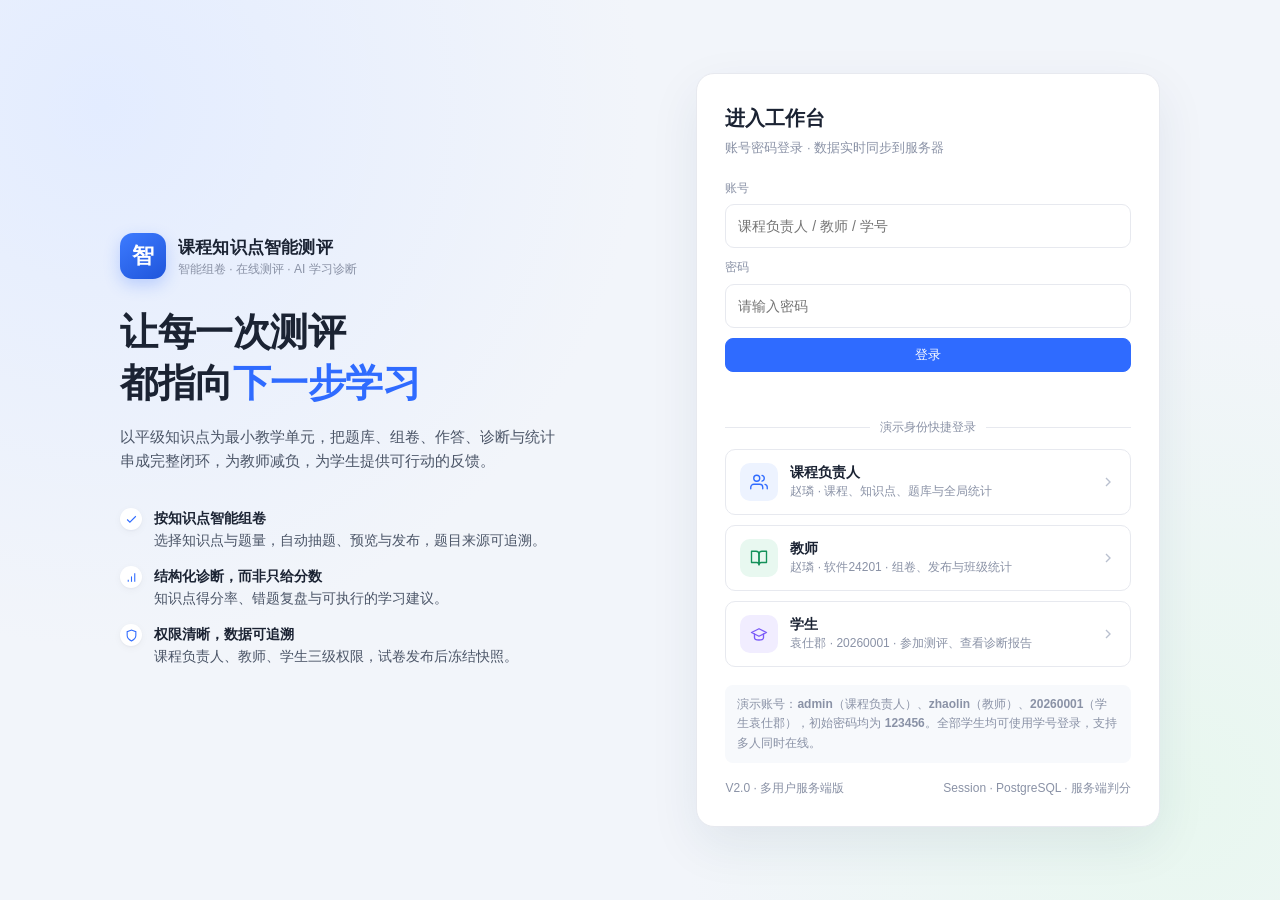
==== commit 37e2602d: "feat: add full teacher and student deletion" ====
--- a/index.html
+++ b/index.html
@@ -68,7 +68,7 @@
         </button>
       </div>
       <div class="login-tip">
-        演示账号：<b>admin</b>（课程负责人）、<b>zhaolin</b>（教师）、<b>20260001</b>（学生袁仕郡），初始密码均为 <b>123456</b>。全部 40 名学生均可使用学号登录，支持多人同时在线。
+        演示账号：<b>admin</b>（课程负责人）、<b>zhaolin</b>（教师）、<b>20260001</b>（学生袁仕郡），初始密码均为 <b>123456</b>。全部学生均可使用学号登录，支持多人同时在线。
       </div>
       <div class="login-foot">
         <span>V2.0 · 多用户服务端版</span>
@@ -77,7 +77,7 @@
     </section>
   </div>
 
-  <script src="assets/js/api.js?v=20261028-3"></script>
+  <script src="assets/js/api.js?v=20261029-2"></script>
   <script>
     var loginBusy = false;
     function loginMsg(text, ok) {
